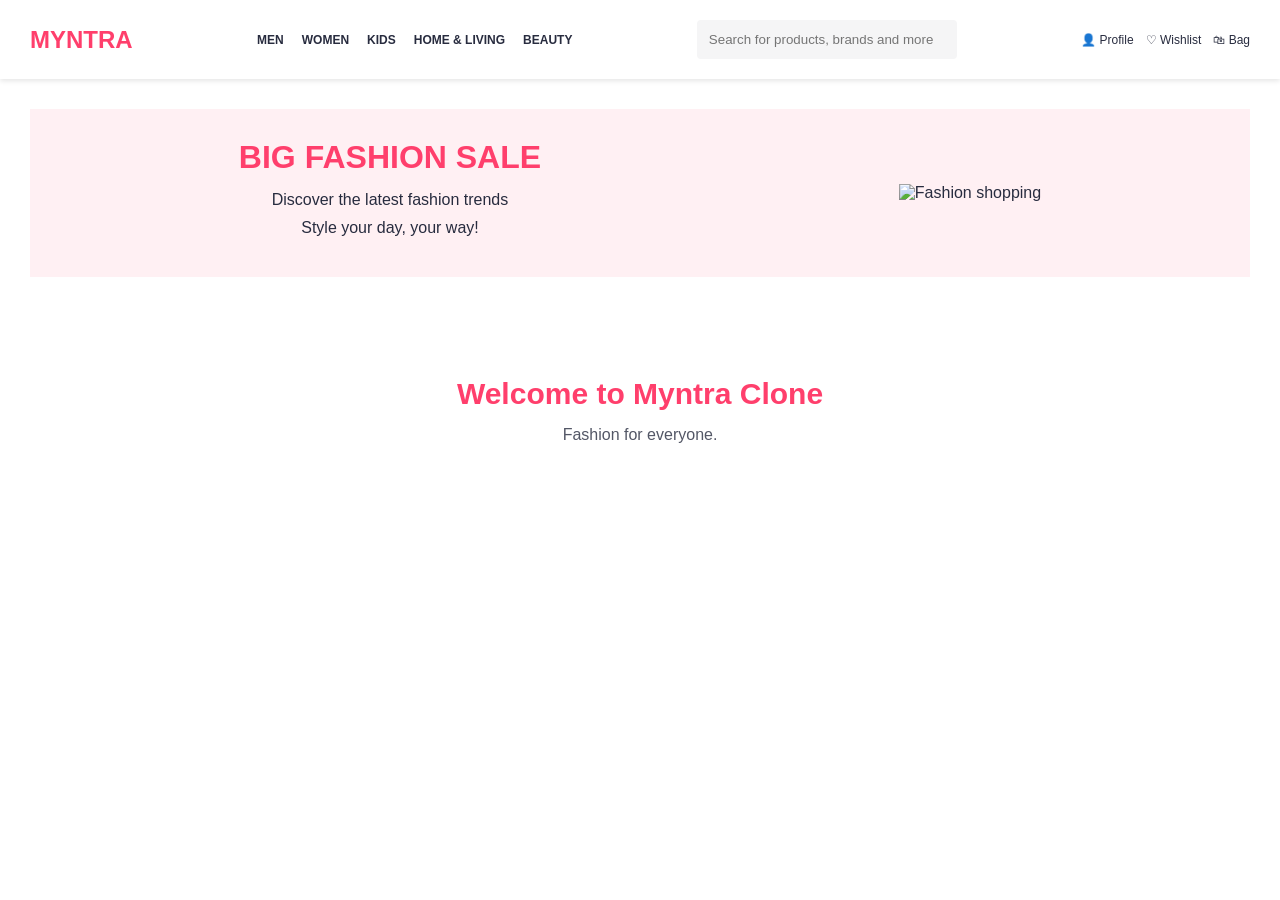
==== myntra-clone/index.html @ ce4eaa06 "Initial Commit: SRDT training projects" ====
<!DOCTYPE html>
<html lang="en">
<head>
    <meta charset="UTF-8">
    <meta name="viewport" content="width=device-width, initial-scale=1.0">
    <title>Myntra Clone</title>
    <link rel="stylesheet" href="style.css">
</head>
<body>

    <!-- Website Navbar -->
    <header class="navbar">

        <div class="logo">MYNTRA</div>

        <nav class="categories">
            <a href="#">MEN</a>
            <a href="#">WOMEN</a>
            <a href="#">KIDS</a>
            <a href="#">HOME & LIVING</a>
            <a href="#">BEAUTY</a>
        </nav>

        <input
            type="text"
            class="search"
            placeholder="Search for products, brands and more"
        >

        <div class="user-menu">
            <span>👤 Profile</span>
            <span>♡ Wishlist</span>
            <span>🛍 Bag</span>
        </div>

    </header>

    <!-- Fashion Sale Banner -->
<section class="sale-banner">

    <div class="banner-text">
        <h1>BIG FASHION SALE</h1>
        <p>Discover the latest fashion trends</p>
        <p>Style your day, your way!</p>
    </div>

    <div class="banner-image">
        <img src="https://images.unsplash.com/photo-1483985988355-763728e1935b?auto=format&fit=crop&w=800&q=80" alt="Fashion shopping">
    </div>

</section>


    <!-- Main Homepage -->
    <main class="main-content">
        <h1>Welcome to Myntra Clone</h1>
        <p>Fashion for everyone.</p>
    </main>

</body>
</html>
---- myntra-clone/style.css ----
/* Basic page styling */
* {
    margin: 0;
    padding: 0;
    box-sizing: border-box;
}

body {
    font-family: Arial, sans-serif;
    background-color: #ffffff;
    color: #282c3f;
}

/* Navbar styling */
.navbar {
    display: flex;
    align-items: center;
    justify-content: space-between;
    gap: 20px;
    padding: 20px 30px;
    background-color: #ffffff;
    box-shadow: 0 2px 5px rgba(0, 0, 0, 0.1);
}

/* Logo */
.logo {
    color: #ff3f6c;
    font-size: 24px;
    font-weight: bold;
}

/* Navigation links */
.categories {
    display: flex;
    align-items: center;
    gap: 18px;
}

.categories a {
    text-decoration: none;
    color: #282c3f;
    font-size: 12px;
    font-weight: bold;
}

.categories a:hover {
    color: #ff3f6c;
}

/* Search bar */
.search {
    width: 260px;
    padding: 12px;
    border: none;
    border-radius: 4px;
    background-color: #f5f5f6;
    outline: none;
}

/* Profile, wishlist and bag */
.user-menu {
    display: flex;
    align-items: center;
    gap: 12px;
    font-size: 12px;
    white-space: nowrap;
}

/* Main content */
.main-content {
    text-align: center;
    padding: 70px 20px;
}

.main-content h1 {
    margin-bottom: 15px;
    color: #ff3f6c;
    font-size: 30px;
}

.main-content p {
    font-size: 16px;
    color: #535766;
}
/* Fashion Sale Banner */
.sale-banner {
    display: flex;
    align-items: center;
    justify-content: space-around;
    background-color: #fff0f3;
    margin: 30px;
    padding: 30px;
}

.banner-text {
    text-align: center;
}

.banner-text h1 {
    color: #ff3f6c;
    font-size: 32px;
    margin-bottom: 15px;
}

.banner-text p {
    font-size: 16px;
    margin-bottom: 10px;
}

.banner-image img {
    width: 300px;
    height: 220px;
    object-fit: cover;
}
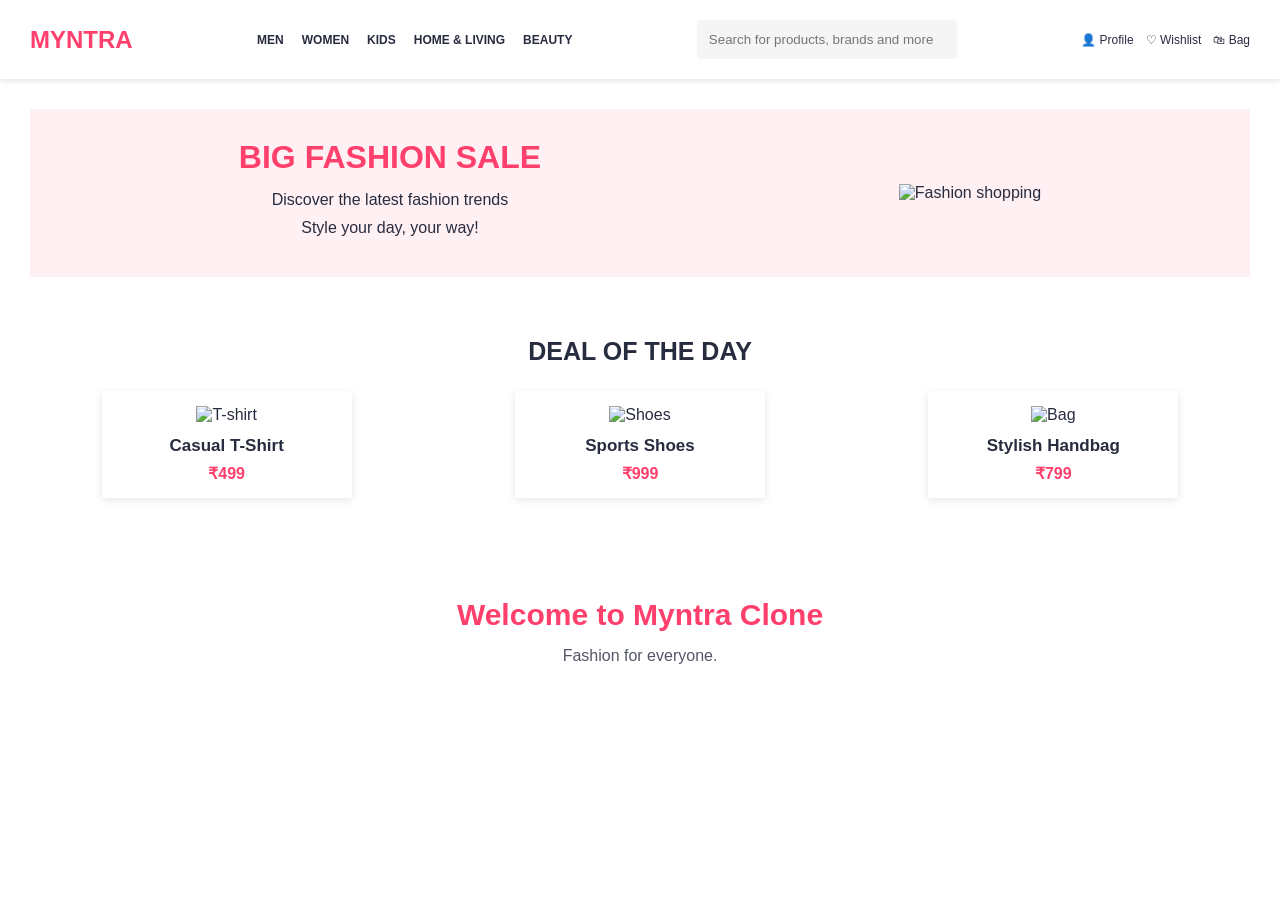
==== commit 8d5ff0c4: "Added deal of the day product section" ====
--- a/myntra-clone/index.html
+++ b/myntra-clone/index.html
@@ -52,6 +52,34 @@
 
 
     <!-- Main Homepage -->
+     <!-- Deal of the Day -->
+    <section class="products-section">
+
+        <h2>DEAL OF THE DAY</h2>
+
+        <div class="products">
+
+            <div class="product">
+                <img src="https://images.unsplash.com/photo-1521572163474-6864f9cf17ab?w=400" alt="T-shirt">
+                <h3>Casual T-Shirt</h3>
+                <p>₹499</p>
+            </div>
+
+            <div class="product">
+                <img src="https://images.unsplash.com/photo-1542291026-7eec264c27ff?w=400" alt="Shoes">
+                <h3>Sports Shoes</h3>
+                <p>₹999</p>
+            </div>
+
+            <div class="product">
+                <img src="https://images.unsplash.com/photo-1548036328-c9fa89d128fa?w=400" alt="Bag">
+                <h3>Stylish Handbag</h3>
+                <p>₹799</p>
+            </div>
+
+        </div>
+
+    </section>
     <main class="main-content">
         <h1>Welcome to Myntra Clone</h1>
         <p>Fashion for everyone.</p>
--- a/myntra-clone/style.css
+++ b/myntra-clone/style.css
@@ -111,4 +111,45 @@
     width: 300px;
     height: 220px;
     object-fit: cover;
+}
+/* Deal of the Day Section */
+.products-section {
+    padding: 30px;
+    text-align: center;
+}
+
+.products-section h2 {
+    font-size: 25px;
+    color: #282c3f;
+    margin-bottom: 25px;
+}
+
+.products {
+    display: flex;
+    justify-content: space-around;
+    gap: 20px;
+}
+
+.product {
+    width: 250px;
+    background-color: #ffffff;
+    padding: 15px;
+    box-shadow: 0 2px 8px rgba(0, 0, 0, 0.1);
+}
+
+.product img {
+    width: 100%;
+    height: 250px;
+    object-fit: cover;
+}
+
+.product h3 {
+    margin-top: 12px;
+    font-size: 17px;
+}
+
+.product p {
+    color: #ff3f6c;
+    font-weight: bold;
+    margin-top: 8px;
 }
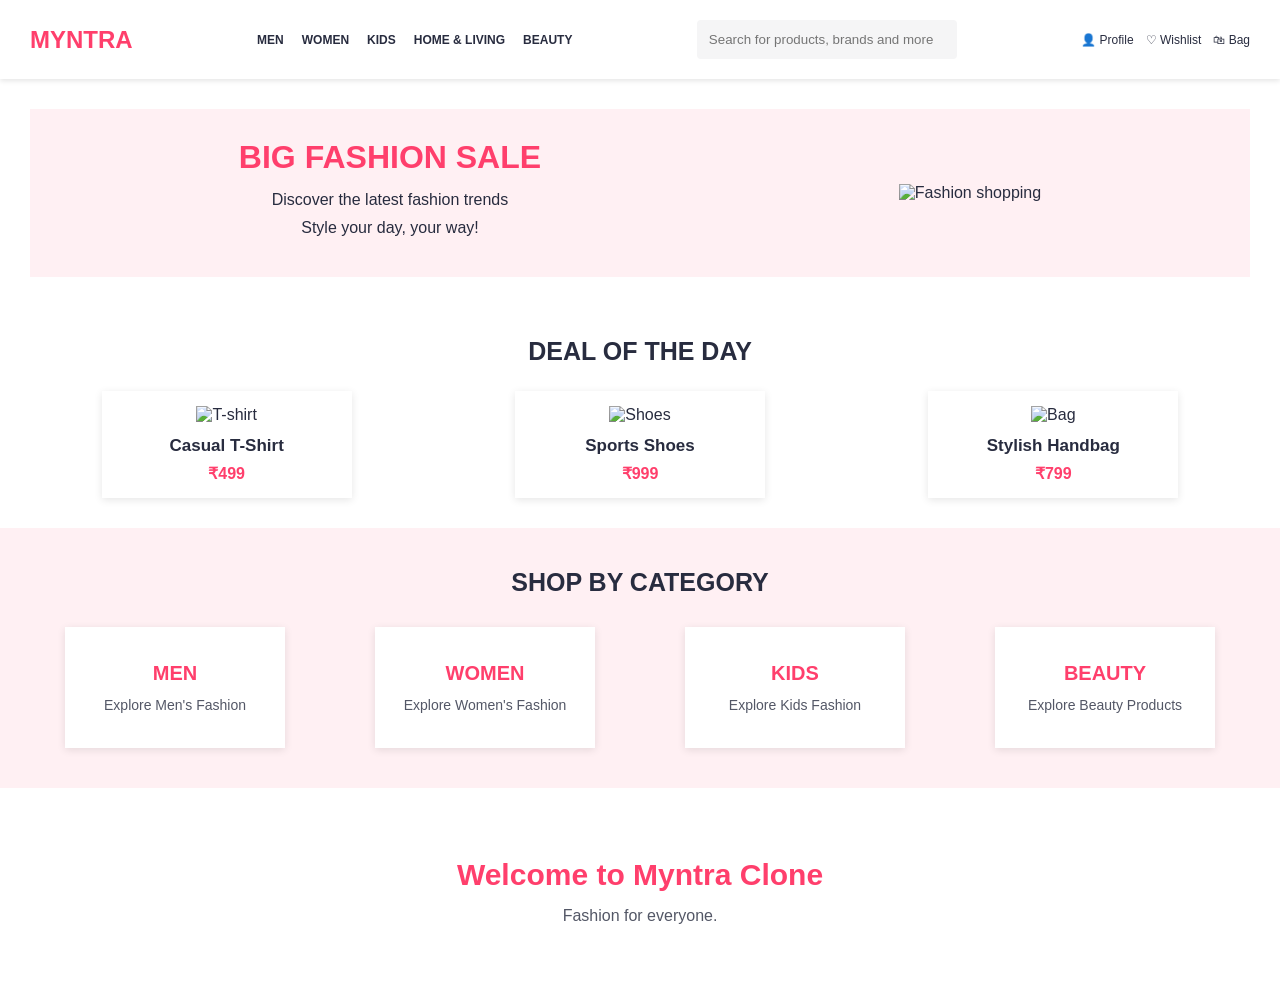
==== commit 79a230f1: "Added Shop By Category Section" ====
--- a/myntra-clone/index.html
+++ b/myntra-clone/index.html
@@ -80,6 +80,36 @@
         </div>
 
     </section>
+    <!-- Shop By Category Section -->
+<section class="category-section">
+
+    <h2>SHOP BY CATEGORY</h2>
+
+    <div class="categories-container">
+
+        <div class="category">
+            <h3>MEN</h3>
+            <p>Explore Men's Fashion</p>
+        </div>
+
+        <div class="category">
+            <h3>WOMEN</h3>
+            <p>Explore Women's Fashion</p>
+        </div>
+
+        <div class="category">
+            <h3>KIDS</h3>
+            <p>Explore Kids Fashion</p>
+        </div>
+
+        <div class="category">
+            <h3>BEAUTY</h3>
+            <p>Explore Beauty Products</p>
+        </div>
+
+    </div>
+
+</section>
     <main class="main-content">
         <h1>Welcome to Myntra Clone</h1>
         <p>Fashion for everyone.</p>
--- a/myntra-clone/style.css
+++ b/myntra-clone/style.css
@@ -152,4 +152,40 @@
     color: #ff3f6c;
     font-weight: bold;
     margin-top: 8px;
+}
+/* Shop By Category Section */
+.category-section {
+    padding: 40px 30px;
+    text-align: center;
+    background-color: #fff0f3;
+}
+
+.category-section h2 {
+    font-size: 25px;
+    color: #282c3f;
+    margin-bottom: 30px;
+}
+
+.categories-container {
+    display: flex;
+    justify-content: space-around;
+    gap: 20px;
+}
+
+.category {
+    width: 220px;
+    padding: 35px 15px;
+    background-color: #ffffff;
+    box-shadow: 0 2px 8px rgba(0, 0, 0, 0.1);
+}
+
+.category h3 {
+    color: #ff3f6c;
+    font-size: 20px;
+    margin-bottom: 12px;
+}
+
+.category p {
+    color: #535766;
+    font-size: 14px;
 }
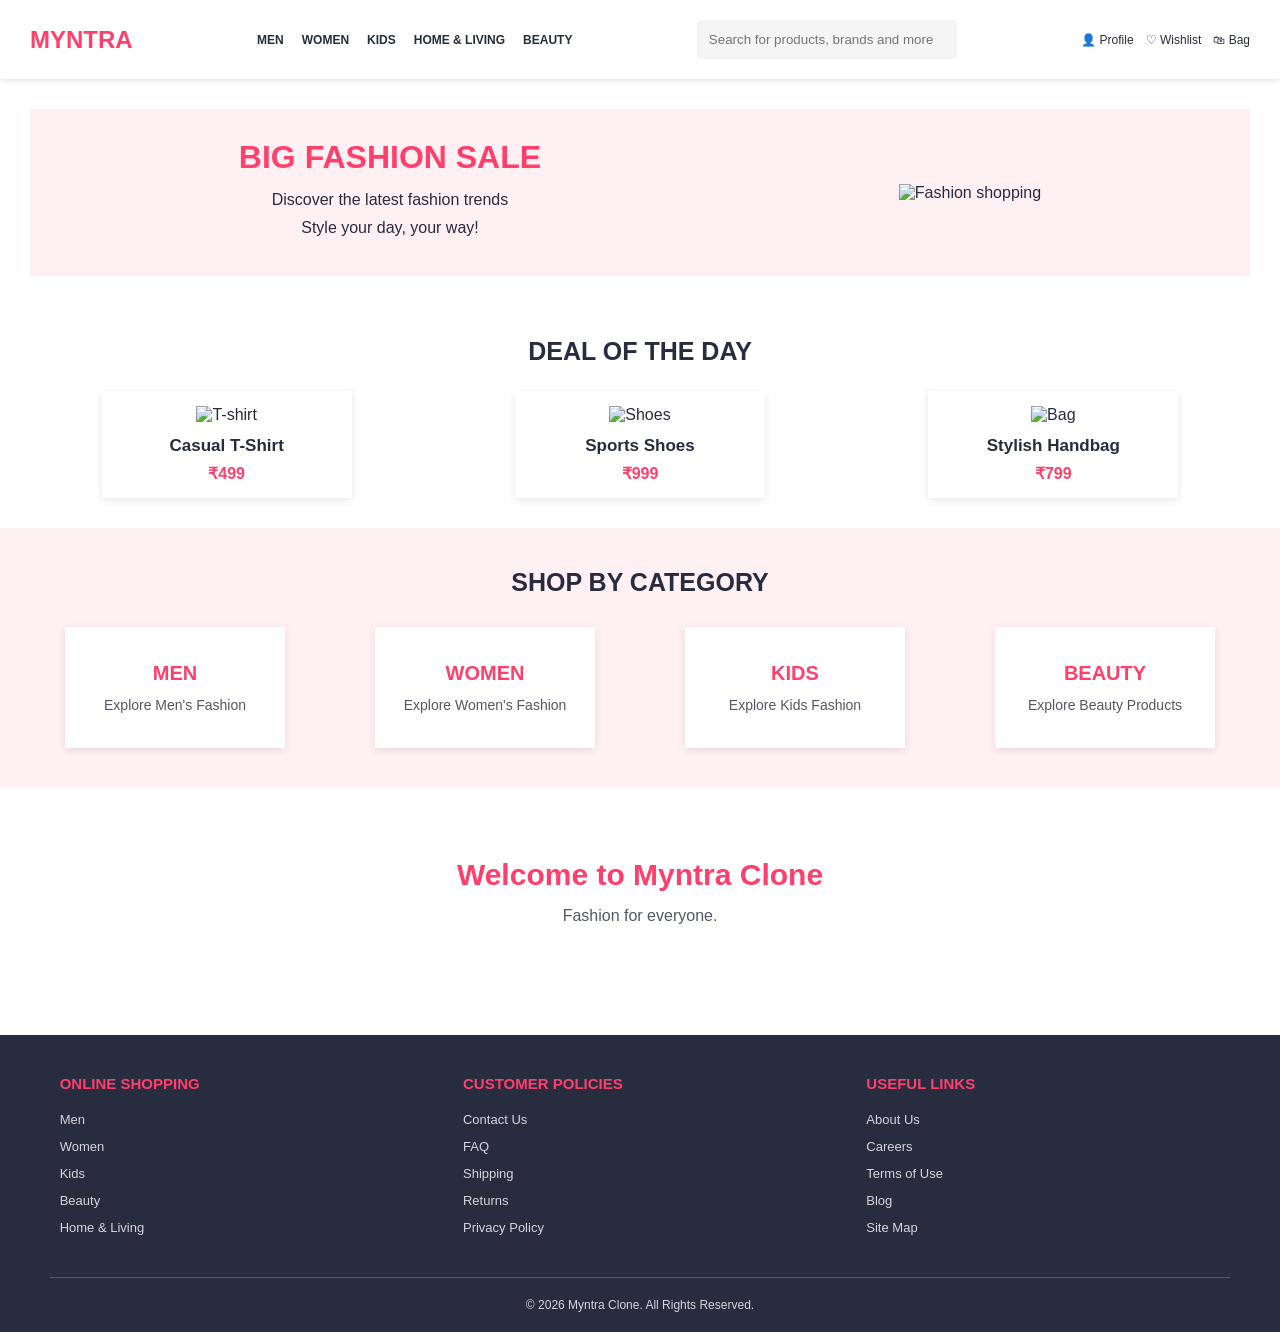
==== commit 93c53e16: "Added footer section" ====
--- a/myntra-clone/index.html
+++ b/myntra-clone/index.html
@@ -114,6 +114,44 @@
         <h1>Welcome to Myntra Clone</h1>
         <p>Fashion for everyone.</p>
     </main>
+<!-- Website Footer -->
+<footer class="footer">
 
+    <div class="footer-container">
+
+        <div class="footer-column">
+            <h3>ONLINE SHOPPING</h3>
+            <p>Men</p>
+            <p>Women</p>
+            <p>Kids</p>
+            <p>Beauty</p>
+            <p>Home & Living</p>
+        </div>
+
+        <div class="footer-column">
+            <h3>CUSTOMER POLICIES</h3>
+            <p>Contact Us</p>
+            <p>FAQ</p>
+            <p>Shipping</p>
+            <p>Returns</p>
+            <p>Privacy Policy</p>
+        </div>
+
+        <div class="footer-column">
+            <h3>USEFUL LINKS</h3>
+            <p>About Us</p>
+            <p>Careers</p>
+            <p>Terms of Use</p>
+            <p>Blog</p>
+            <p>Site Map</p>
+        </div>
+
+    </div>
+
+    <div class="footer-bottom">
+        <p>© 2026 Myntra Clone. All Rights Reserved.</p>
+    </div>
+
+</footer>
 </body>
 </html>
--- a/myntra-clone/style.css
+++ b/myntra-clone/style.css
@@ -188,4 +188,49 @@
 .category p {
     color: #535766;
     font-size: 14px;
+}
+/* Website Footer */
+.footer {
+    background-color: #282c3f;
+    color: #ffffff;
+    padding: 40px 50px 20px;
+    margin-top: 40px;
+}
+
+.footer-container {
+    display: flex;
+    justify-content: space-around;
+    gap: 30px;
+}
+
+.footer-column {
+    width: 30%;
+}
+
+.footer-column h3 {
+    color: #ff3f6c;
+    font-size: 15px;
+    margin-bottom: 20px;
+}
+
+.footer-column p {
+    color: #d5d6dc;
+    font-size: 13px;
+    margin-bottom: 12px;
+}
+
+.footer-bottom {
+    text-align: center;
+    border-top: 1px solid #535766;
+    margin-top: 30px;
+    padding-top: 20px;
+}
+
+.footer-bottom p {
+    color: #d5d6dc;
+    font-size: 12px;
+}
+.footer-column p:hover {
+    color: #ff3f6c;
+    cursor: pointer;
 }
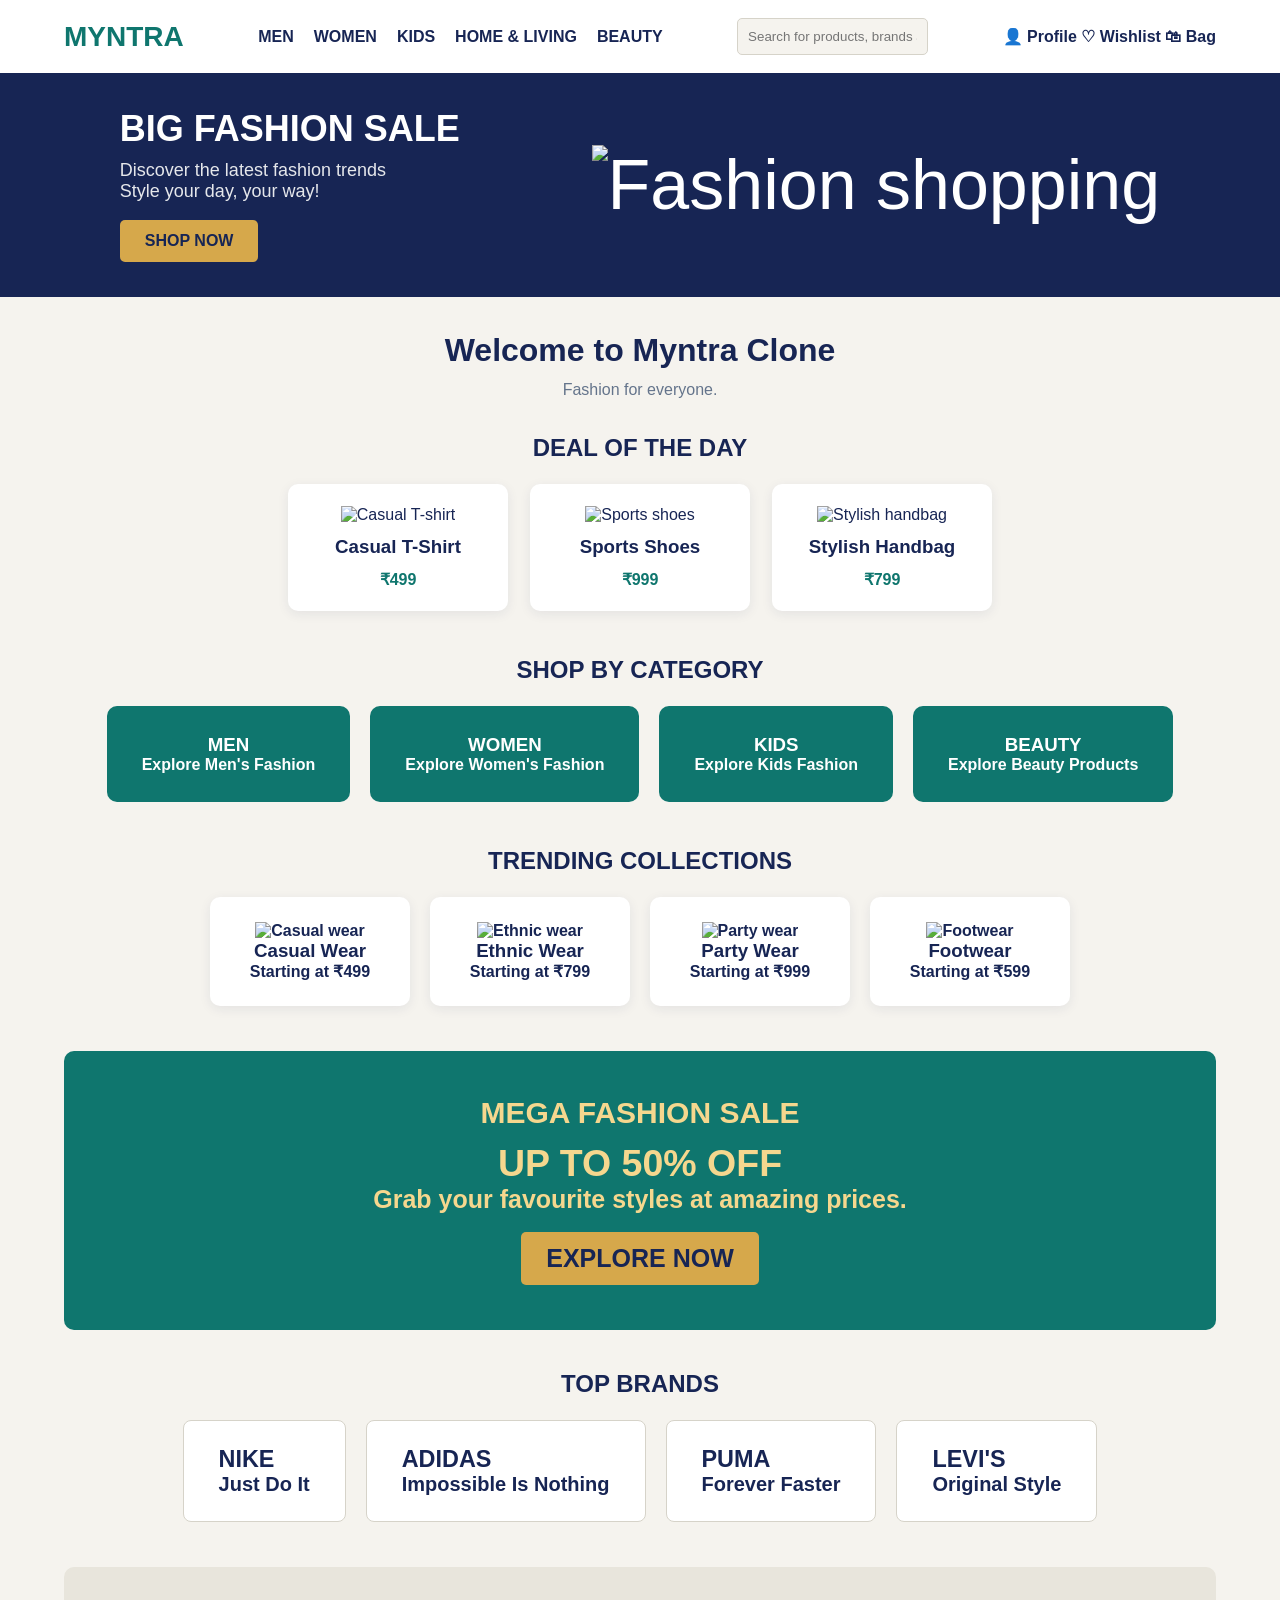
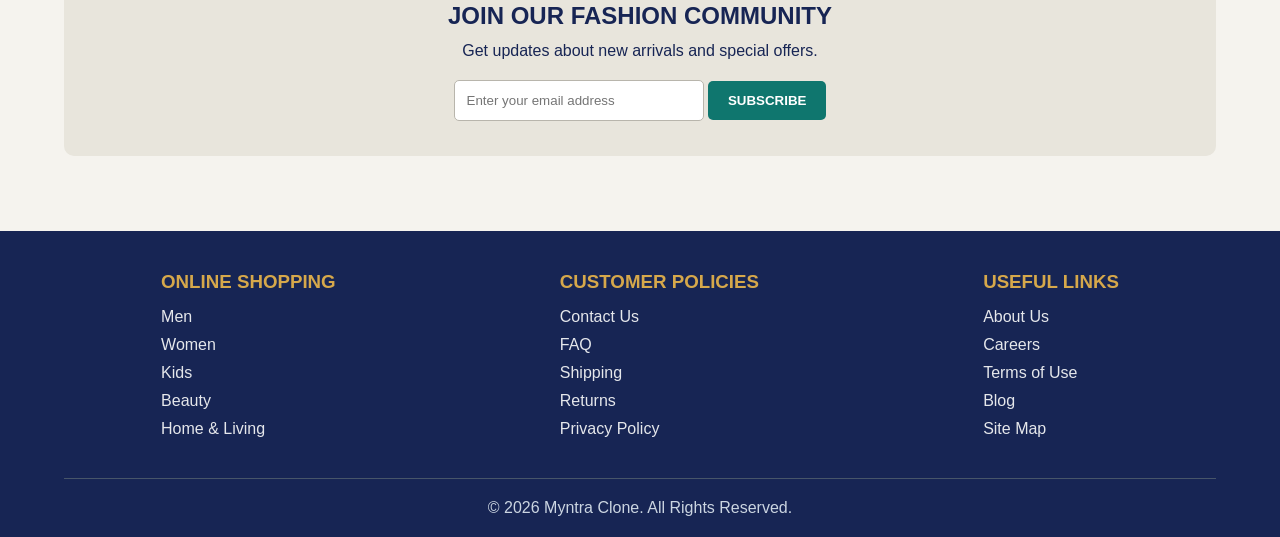
==== commit 65daf103: "Updated website design and styling with responsive CSS" ====
--- a/myntra-clone/index.html
+++ b/myntra-clone/index.html
@@ -1,11 +1,13 @@
 <!DOCTYPE html>
 <html lang="en">
+
 <head>
     <meta charset="UTF-8">
     <meta name="viewport" content="width=device-width, initial-scale=1.0">
-    <title>Myntra Clone</title>
+    <title>Myntra Clone - Fashion Store</title>
     <link rel="stylesheet" href="style.css">
 </head>
+
 <body>
 
     <!-- Website Navbar -->
@@ -35,123 +37,257 @@
 
     </header>
 
+
     <!-- Fashion Sale Banner -->
-<section class="sale-banner">
-
-    <div class="banner-text">
-        <h1>BIG FASHION SALE</h1>
-        <p>Discover the latest fashion trends</p>
-        <p>Style your day, your way!</p>
-    </div>
-
-    <div class="banner-image">
-        <img src="https://images.unsplash.com/photo-1483985988355-763728e1935b?auto=format&fit=crop&w=800&q=80" alt="Fashion shopping">
-    </div>
-
-</section>
+    <section class="sale-banner">
+
+        <div class="banner-text">
+            <h1>BIG FASHION SALE</h1>
+            <p>Discover the latest fashion trends</p>
+            <p>Style your day, your way!</p>
+            <a href="#" class="shop-button">SHOP NOW</a>
+        </div>
+
+        <div class="banner-image">
+            <img
+                src="https://images.unsplash.com/photo-1483985988355-763728e1935b?auto=format&fit=crop&w=800&q=80"
+                alt="Fashion shopping"
+            >
+        </div>
+
+    </section>
 
 
     <!-- Main Homepage -->
-     <!-- Deal of the Day -->
-    <section class="products-section">
-
-        <h2>DEAL OF THE DAY</h2>
-
-        <div class="products">
-
-            <div class="product">
-                <img src="https://images.unsplash.com/photo-1521572163474-6864f9cf17ab?w=400" alt="T-shirt">
-                <h3>Casual T-Shirt</h3>
-                <p>₹499</p>
-            </div>
-
-            <div class="product">
-                <img src="https://images.unsplash.com/photo-1542291026-7eec264c27ff?w=400" alt="Shoes">
-                <h3>Sports Shoes</h3>
-                <p>₹999</p>
-            </div>
-
-            <div class="product">
-                <img src="https://images.unsplash.com/photo-1548036328-c9fa89d128fa?w=400" alt="Bag">
-                <h3>Stylish Handbag</h3>
-                <p>₹799</p>
-            </div>
-
-        </div>
-
-    </section>
-    <!-- Shop By Category Section -->
-<section class="category-section">
-
-    <h2>SHOP BY CATEGORY</h2>
-
-    <div class="categories-container">
-
-        <div class="category">
-            <h3>MEN</h3>
-            <p>Explore Men's Fashion</p>
-        </div>
-
-        <div class="category">
-            <h3>WOMEN</h3>
-            <p>Explore Women's Fashion</p>
-        </div>
-
-        <div class="category">
-            <h3>KIDS</h3>
-            <p>Explore Kids Fashion</p>
-        </div>
-
-        <div class="category">
-            <h3>BEAUTY</h3>
-            <p>Explore Beauty Products</p>
-        </div>
-
-    </div>
-
-</section>
     <main class="main-content">
+
         <h1>Welcome to Myntra Clone</h1>
         <p>Fashion for everyone.</p>
+
+
+        <!-- Deal of the Day -->
+        <section class="products-section">
+
+            <h2>DEAL OF THE DAY</h2>
+
+            <div class="products">
+
+                <div class="product">
+                    <img
+                        src="https://images.unsplash.com/photo-1521572163474-6864f9cf17ab?w=400"
+                        alt="Casual T-shirt"
+                    >
+                    <h3>Casual T-Shirt</h3>
+                    <p>₹499</p>
+                </div>
+
+                <div class="product">
+                    <img
+                        src="https://images.unsplash.com/photo-1542291026-7eec264c27ff?w=400"
+                        alt="Sports shoes"
+                    >
+                    <h3>Sports Shoes</h3>
+                    <p>₹999</p>
+                </div>
+
+                <div class="product">
+                    <img
+                        src="https://images.unsplash.com/photo-1548036328-c9fa89d128fa?w=400"
+                        alt="Stylish handbag"
+                    >
+                    <h3>Stylish Handbag</h3>
+                    <p>₹799</p>
+                </div>
+
+            </div>
+
+        </section>
+
+
+        <!-- Shop By Category -->
+        <section class="category-section">
+
+            <h2>SHOP BY CATEGORY</h2>
+
+            <div class="categories-container">
+
+                <div class="category">
+                    <h3>MEN</h3>
+                    <p>Explore Men's Fashion</p>
+                </div>
+
+                <div class="category">
+                    <h3>WOMEN</h3>
+                    <p>Explore Women's Fashion</p>
+                </div>
+
+                <div class="category">
+                    <h3>KIDS</h3>
+                    <p>Explore Kids Fashion</p>
+                </div>
+
+                <div class="category">
+                    <h3>BEAUTY</h3>
+                    <p>Explore Beauty Products</p>
+                </div>
+
+            </div>
+
+        </section>
+
+
+        <!-- Trending Collections -->
+        <section class="trending-section">
+
+            <h2>TRENDING COLLECTIONS</h2>
+
+            <div class="trending-products">
+
+                <div class="trending-card">
+                    <img
+                        src="https://images.unsplash.com/photo-1483985988355-763728e1935b?w=400"
+                        alt="Casual wear"
+                    >
+                    <h3>Casual Wear</h3>
+                    <p>Starting at ₹499</p>
+                </div>
+
+                <div class="trending-card">
+                    <img
+                        src="https://images.unsplash.com/photo-1610030469983-98e550d6193c?w=400"
+                        alt="Ethnic wear"
+                    >
+                    <h3>Ethnic Wear</h3>
+                    <p>Starting at ₹799</p>
+                </div>
+
+                <div class="trending-card">
+                    <img
+                        src="https://images.unsplash.com/photo-1539109136881-3be0616acf4b?w=400"
+                        alt="Party wear"
+                    >
+                    <h3>Party Wear</h3>
+                    <p>Starting at ₹999</p>
+                </div>
+
+                <div class="trending-card">
+                    <img
+                        src="https://images.unsplash.com/photo-1542291026-7eec264c27ff?w=400"
+                        alt="Footwear"
+                    >
+                    <h3>Footwear</h3>
+                    <p>Starting at ₹599</p>
+                </div>
+
+            </div>
+
+        </section>
+
+
+        <!-- Big Discount Banner -->
+        <section class="discount-banner">
+
+            <div class="discount-text">
+                <h2>MEGA FASHION SALE</h2>
+                <h1>UP TO 50% OFF</h1>
+                <p>Grab your favourite styles at amazing prices.</p>
+                <a href="#" class="shop-button">EXPLORE NOW</a>
+            </div>
+
+        </section>
+
+
+        <!-- Top Brands Section -->
+        <section class="brands-section">
+
+            <h2>TOP BRANDS</h2>
+
+            <div class="brands-container">
+
+                <div class="brand-card">
+                    <h3>NIKE</h3>
+                    <p>Just Do It</p>
+                </div>
+
+                <div class="brand-card">
+                    <h3>ADIDAS</h3>
+                    <p>Impossible Is Nothing</p>
+                </div>
+
+                <div class="brand-card">
+                    <h3>PUMA</h3>
+                    <p>Forever Faster</p>
+                </div>
+
+                <div class="brand-card">
+                    <h3>LEVI'S</h3>
+                    <p>Original Style</p>
+                </div>
+
+            </div>
+
+        </section>
+
+
+        <!-- Newsletter Section -->
+        <section class="newsletter-section">
+
+            <h2>JOIN OUR FASHION COMMUNITY</h2>
+
+            <p>Get updates about new arrivals and special offers.</p>
+
+            <div class="newsletter-form">
+                <input
+                    type="email"
+                    placeholder="Enter your email address"
+                >
+                <button type="button">SUBSCRIBE</button>
+            </div>
+
+        </section>
+
     </main>
-<!-- Website Footer -->
-<footer class="footer">
-
-    <div class="footer-container">
-
-        <div class="footer-column">
-            <h3>ONLINE SHOPPING</h3>
-            <p>Men</p>
-            <p>Women</p>
-            <p>Kids</p>
-            <p>Beauty</p>
-            <p>Home & Living</p>
-        </div>
-
-        <div class="footer-column">
-            <h3>CUSTOMER POLICIES</h3>
-            <p>Contact Us</p>
-            <p>FAQ</p>
-            <p>Shipping</p>
-            <p>Returns</p>
-            <p>Privacy Policy</p>
-        </div>
-
-        <div class="footer-column">
-            <h3>USEFUL LINKS</h3>
-            <p>About Us</p>
-            <p>Careers</p>
-            <p>Terms of Use</p>
-            <p>Blog</p>
-            <p>Site Map</p>
-        </div>
-
-    </div>
-
-    <div class="footer-bottom">
-        <p>© 2026 Myntra Clone. All Rights Reserved.</p>
-    </div>
-
-</footer>
+
+
+    <!-- Website Footer -->
+    <footer class="footer">
+
+        <div class="footer-container">
+
+            <div class="footer-column">
+                <h3>ONLINE SHOPPING</h3>
+                <p>Men</p>
+                <p>Women</p>
+                <p>Kids</p>
+                <p>Beauty</p>
+                <p>Home & Living</p>
+            </div>
+
+            <div class="footer-column">
+                <h3>CUSTOMER POLICIES</h3>
+                <p>Contact Us</p>
+                <p>FAQ</p>
+                <p>Shipping</p>
+                <p>Returns</p>
+                <p>Privacy Policy</p>
+            </div>
+
+            <div class="footer-column">
+                <h3>USEFUL LINKS</h3>
+                <p>About Us</p>
+                <p>Careers</p>
+                <p>Terms of Use</p>
+                <p>Blog</p>
+                <p>Site Map</p>
+            </div>
+
+        </div>
+
+        <div class="footer-bottom">
+            <p>© 2026 Myntra Clone. All Rights Reserved.</p>
+        </div>
+
+    </footer>
+
 </body>
 </html>
--- a/myntra-clone/style.css
+++ b/myntra-clone/style.css
@@ -1,4 +1,3 @@
-/* Basic page styling */
 * {
     margin: 0;
     padding: 0;
@@ -7,230 +6,336 @@
 
 body {
     font-family: Arial, sans-serif;
-    background-color: #ffffff;
-    color: #282c3f;
-}
-
-/* Navbar styling */
+    background-color: #F5F3EE;
+    color: #172554;
+}
+
+/* NAVBAR */
 .navbar {
     display: flex;
+    justify-content: space-between;
     align-items: center;
-    justify-content: space-between;
-    gap: 20px;
-    padding: 20px 30px;
-    background-color: #ffffff;
-    box-shadow: 0 2px 5px rgba(0, 0, 0, 0.1);
-}
-
-/* Logo */
+    padding: 18px 5%;
+    background-color: #FFFFFF;
+    box-shadow: 0 2px 10px rgba(0, 0, 0, 0.08);
+    flex-wrap: wrap;
+    gap: 15px;
+}
+
 .logo {
-    color: #ff3f6c;
-    font-size: 24px;
-    font-weight: bold;
-}
-
-/* Navigation links */
+    color: #0F766E;
+    font-size: 28px;
+    font-weight: bold;
+}
+
 .categories {
     display: flex;
-    align-items: center;
-    gap: 18px;
+    gap: 20px;
+    flex-wrap: wrap;
 }
 
 .categories a {
     text-decoration: none;
-    color: #282c3f;
-    font-size: 12px;
+    color: #172554;
     font-weight: bold;
 }
 
 .categories a:hover {
-    color: #ff3f6c;
-}
-
-/* Search bar */
+    color: #0F766E;
+}
+
 .search {
-    width: 260px;
+    padding: 10px;
+    border: 1px solid #D6D3C9;
+    border-radius: 5px;
+    background-color: #F5F3EE;
+}
+
+.user-menu {
+    font-weight: bold;
+}
+
+/* SALE BANNER */
+.sale-banner {
+    background-color: #172554;
+    color: #FFFFFF;
+    display: flex;
+    justify-content: space-around;
+    align-items: center;
+    padding: 35px 5%;
+    gap: 20px;
+    flex-wrap: wrap;
+}
+
+.banner-text h1 {
+    font-size: 36px;
+    margin-bottom: 10px;
+}
+
+.banner-text p {
+    font-size: 18px;
+    color: #E5E7EB;
+}
+
+.banner-image {
+    font-size: 70px;
+}
+
+.shop-button {
+    display: inline-block;
+    margin-top: 18px;
+    padding: 12px 25px;
+    background-color: #D6A84B;
+    color: #172554;
+    text-decoration: none;
+    font-weight: bold;
+    border-radius: 5px;
+}
+
+/* MAIN CONTENT */
+.main-content {
+    padding: 35px 5%;
+}
+
+.main-content > h1 {
+    text-align: center;
+    margin-bottom: 12px;
+    color: #172554;
+}
+
+.main-content > p {
+    text-align: center;
+    margin-bottom: 35px;
+    color: #64748B;
+}
+
+/* COMMON SECTION */
+.products-section,
+.category-section,
+.trending-section,
+.brands-section {
+    margin-bottom: 45px;
+}
+
+.products-section h2,
+.category-section h2,
+.trending-section h2,
+.brands-section h2 {
+    text-align: center;
+    margin-bottom: 22px;
+    color: #172554;
+}
+
+/* DEAL OF THE DAY */
+.products {
+    display: flex;
+    justify-content: center;
+    gap: 22px;
+    flex-wrap: wrap;
+}
+
+.product {
+    background-color: #FFFFFF;
+    padding: 22px;
+    width: 220px;
+    text-align: center;
+    border-radius: 10px;
+    box-shadow: 0 3px 12px rgba(23, 37, 84, 0.08);
+}
+
+.product h3 {
+    margin: 12px 0;
+    color: #172554;
+}
+
+.product p {
+    color: #0F766E;
+    font-weight: bold;
+}
+
+/* SHOP BY CATEGORY */
+.categories-container {
+    display: flex;
+    justify-content: center;
+    gap: 20px;
+    flex-wrap: wrap;
+}
+
+.category {
+    background-color: #0F766E;
+    color: #FFFFFF;
+    padding: 28px 35px;
+    border-radius: 10px;
+    font-weight: bold;
+    text-align: center;
+    min-width: 150px;
+}
+
+/* TRENDING COLLECTIONS */
+.trending-products {
+    display: flex;
+    justify-content: center;
+    gap: 20px;
+    flex-wrap: wrap;
+}
+
+.trending-card {
+    background-color: #FFFFFF;
+    padding: 25px;
+    width: 200px;
+    text-align: center;
+    border-radius: 10px;
+    box-shadow: 0 3px 12px rgba(23, 37, 84, 0.08);
+    font-weight: bold;
+}
+
+/* DISCOUNT BANNER */
+.discount-banner {
+    background-color: #0F766E;
+    color: #FFFFFF;
+    text-align: center;
+    padding: 45px 20px;
+    margin: 40px 0;
+    border-radius: 10px;
+}
+
+.discount-banner h2 {
+    font-size: 30px;
+    margin-bottom: 12px;
+}
+
+.discount-text {
+    color: #F5D78E;
+    font-size: 25px;
+    font-weight: bold;
+}
+
+/* TOP BRANDS */
+.brands-container {
+    display: flex;
+    justify-content: center;
+    gap: 20px;
+    flex-wrap: wrap;
+}
+
+.brand-card {
+    background-color: #FFFFFF;
+    padding: 25px 35px;
+    border: 1px solid #D6D3C9;
+    border-radius: 8px;
+    font-size: 20px;
+    font-weight: bold;
+}
+
+/* NEWSLETTER */
+.newsletter-section {
+    background-color: #E8E5DC;
+    text-align: center;
+    padding: 35px 20px;
+    margin: 40px 0;
+    border-radius: 10px;
+}
+
+.newsletter-section h2 {
+    margin-bottom: 12px;
+}
+
+.newsletter-form {
+    margin-top: 20px;
+}
+
+.newsletter-form input {
     padding: 12px;
+    width: 250px;
+    max-width: 100%;
+    border: 1px solid #B8B5AC;
+    border-radius: 5px;
+}
+
+.newsletter-form button {
+    padding: 12px 20px;
+    background-color: #0F766E;
+    color: #FFFFFF;
     border: none;
-    border-radius: 4px;
-    background-color: #f5f5f6;
-    outline: none;
-}
-
-/* Profile, wishlist and bag */
-.user-menu {
-    display: flex;
-    align-items: center;
-    gap: 12px;
-    font-size: 12px;
-    white-space: nowrap;
-}
-
-/* Main content */
-.main-content {
-    text-align: center;
-    padding: 70px 20px;
-}
-
-.main-content h1 {
-    margin-bottom: 15px;
-    color: #ff3f6c;
-    font-size: 30px;
-}
-
-.main-content p {
-    font-size: 16px;
-    color: #535766;
-}
-/* Fashion Sale Banner */
-.sale-banner {
-    display: flex;
-    align-items: center;
-    justify-content: space-around;
-    background-color: #fff0f3;
-    margin: 30px;
-    padding: 30px;
-}
-
-.banner-text {
-    text-align: center;
-}
-
-.banner-text h1 {
-    color: #ff3f6c;
-    font-size: 32px;
-    margin-bottom: 15px;
-}
-
-.banner-text p {
-    font-size: 16px;
-    margin-bottom: 10px;
-}
-
-.banner-image img {
-    width: 300px;
-    height: 220px;
-    object-fit: cover;
-}
-/* Deal of the Day Section */
-.products-section {
-    padding: 30px;
-    text-align: center;
-}
-
-.products-section h2 {
-    font-size: 25px;
-    color: #282c3f;
-    margin-bottom: 25px;
-}
-
-.products {
-    display: flex;
-    justify-content: space-around;
-    gap: 20px;
-}
-
-.product {
-    width: 250px;
-    background-color: #ffffff;
-    padding: 15px;
-    box-shadow: 0 2px 8px rgba(0, 0, 0, 0.1);
-}
-
-.product img {
-    width: 100%;
-    height: 250px;
-    object-fit: cover;
-}
-
-.product h3 {
-    margin-top: 12px;
-    font-size: 17px;
-}
-
-.product p {
-    color: #ff3f6c;
-    font-weight: bold;
-    margin-top: 8px;
-}
-/* Shop By Category Section */
-.category-section {
-    padding: 40px 30px;
-    text-align: center;
-    background-color: #fff0f3;
-}
-
-.category-section h2 {
-    font-size: 25px;
-    color: #282c3f;
-    margin-bottom: 30px;
-}
-
-.categories-container {
-    display: flex;
-    justify-content: space-around;
-    gap: 20px;
-}
-
-.category {
-    width: 220px;
-    padding: 35px 15px;
-    background-color: #ffffff;
-    box-shadow: 0 2px 8px rgba(0, 0, 0, 0.1);
-}
-
-.category h3 {
-    color: #ff3f6c;
-    font-size: 20px;
-    margin-bottom: 12px;
-}
-
-.category p {
-    color: #535766;
-    font-size: 14px;
-}
-/* Website Footer */
+    border-radius: 5px;
+    cursor: pointer;
+    font-weight: bold;
+}
+
+/* FOOTER */
 .footer {
-    background-color: #282c3f;
-    color: #ffffff;
-    padding: 40px 50px 20px;
-    margin-top: 40px;
+    background-color: #172554;
+    color: #FFFFFF;
+    padding: 40px 5% 20px;
 }
 
 .footer-container {
     display: flex;
     justify-content: space-around;
     gap: 30px;
-}
-
-.footer-column {
-    width: 30%;
+    flex-wrap: wrap;
 }
 
 .footer-column h3 {
-    color: #ff3f6c;
-    font-size: 15px;
-    margin-bottom: 20px;
+    color: #D6A84B;
+    margin-bottom: 15px;
 }
 
 .footer-column p {
-    color: #d5d6dc;
-    font-size: 13px;
-    margin-bottom: 12px;
+    margin-bottom: 10px;
+    color: #E5E7EB;
 }
 
 .footer-bottom {
     text-align: center;
-    border-top: 1px solid #535766;
     margin-top: 30px;
     padding-top: 20px;
-}
-
-.footer-bottom p {
-    color: #d5d6dc;
-    font-size: 12px;
-}
-.footer-column p:hover {
-    color: #ff3f6c;
-    cursor: pointer;
+    border-top: 1px solid #475569;
+    color: #CBD5E1;
+}
+
+/* HOVER EFFECTS */
+.product,
+.category,
+.trending-card,
+.brand-card {
+    transition: transform 0.3s ease;
+}
+
+.product:hover,
+.category:hover,
+.trending-card:hover,
+.brand-card:hover {
+    transform: translateY(-5px);
+}
+
+/* MOBILE RESPONSIVE */
+@media (max-width: 768px) {
+    .navbar {
+        flex-direction: column;
+    }
+
+    .categories {
+        justify-content: center;
+    }
+
+    .sale-banner {
+        text-align: center;
+    }
+
+    .banner-text h1 {
+        font-size: 28px;
+    }
+
+    .products,
+    .categories-container,
+    .trending-products,
+    .brands-container {
+        gap: 15px;
+    }
+
+    .newsletter-form input {
+        width: 100%;
+        margin-bottom: 10px;
+    }
 }
